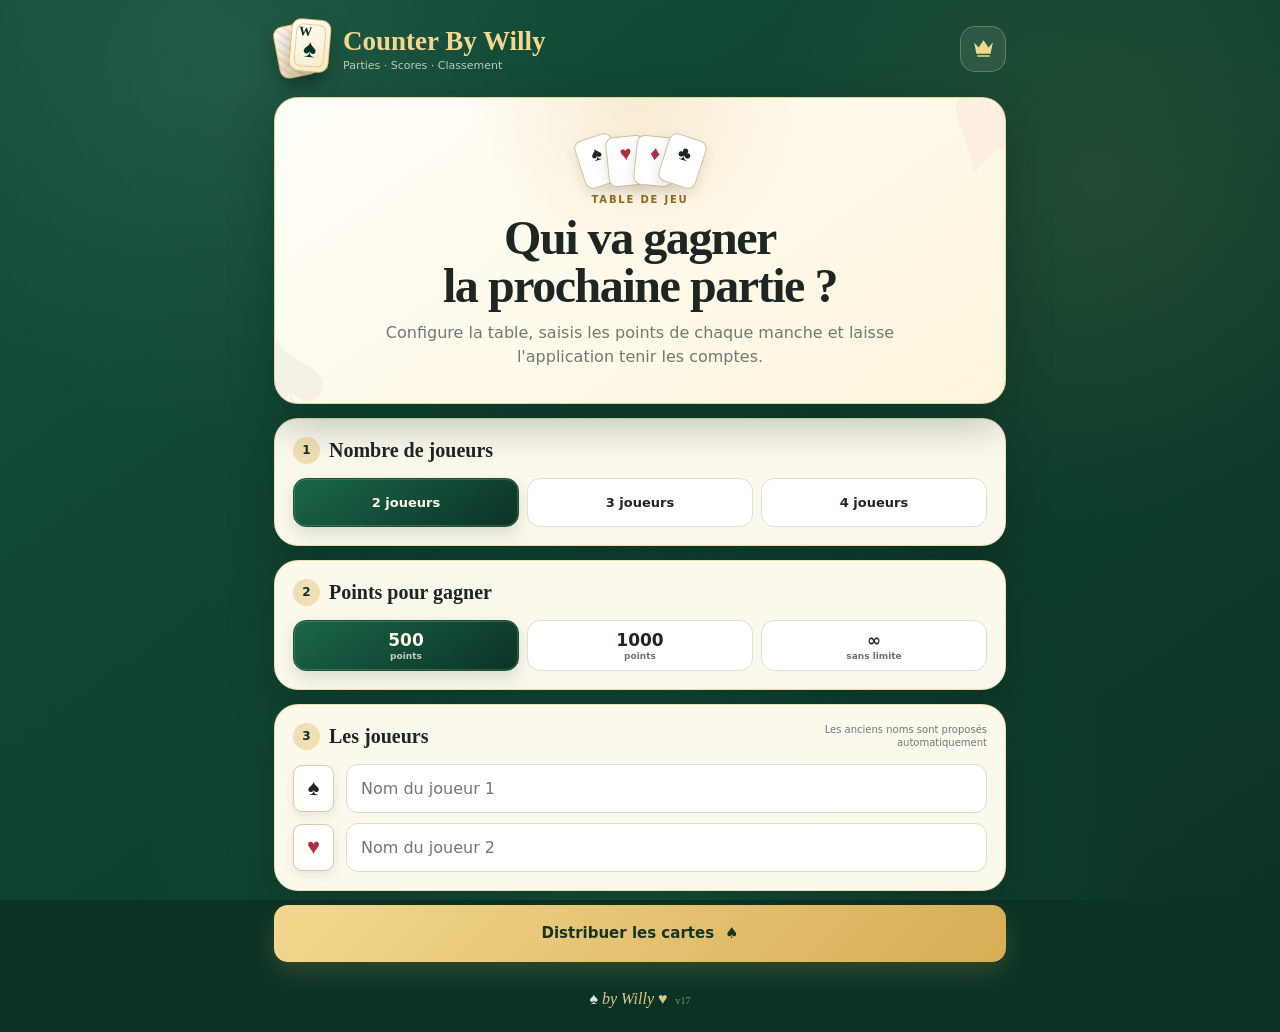
==== index.html @ 4e21ac2c "Fix scored round transition on installed app" ====
<!DOCTYPE html>
<html lang="fr">
<head>
  <meta charset="UTF-8" />
  <meta name="viewport" content="width=device-width, initial-scale=1, viewport-fit=cover" />
  <meta name="theme-color" content="#103b2b" />
  <meta name="apple-mobile-web-app-capable" content="yes" />
  <meta name="apple-mobile-web-app-status-bar-style" content="black-translucent" />
  <meta name="apple-mobile-web-app-title" content="Counter By Willy" />
  <meta name="description" content="Compteur de points pour jeux de cartes, de 2 à 4 joueurs." />
  <title>Counter By Willy</title>
  <script>
    (() => {
      const build = "17";
      window.__COUNTER_BUILD__ = build;
      try {
        const previousBuild = localStorage.getItem("willy-card-build");
        localStorage.setItem("willy-card-build", build);
        if (previousBuild !== build && "caches" in window) {
          caches.keys().then(keys => Promise.all(
            keys.filter(key => key.startsWith("willy-card-counter-")).map(key => caches.delete(key))
          ));
        }
      } catch {}
    })();
  </script>
  <link rel="manifest" href="manifest.json?v=17" />
  <link rel="apple-touch-icon" sizes="180x180" href="icons/apple-touch-icon.png" />
  <link rel="stylesheet" href="style.css?v=17" />
</head>
<body>
  <div class="felt-bg" aria-hidden="true"></div>

  <main class="app-shell">
    <header class="topbar">
      <button id="brandHomeBtn" class="brand" type="button" aria-label="Retour à l'accueil">
        <span class="brand-mark" aria-hidden="true">
          <span class="brand-card brand-card-back"><span>♥</span></span>
          <span class="brand-card brand-card-front">
            <span class="brand-rank">W</span>
            <span class="brand-suit">♠</span>
          </span>
        </span>
        <span class="brand-copy">
          <strong>Counter By Willy</strong>
          <small>Parties · Scores · Classement</small>
        </span>
      </button>
      <button id="statsBtn" class="icon-btn" type="button" aria-label="Voir les statistiques">
        <svg viewBox="0 0 24 24" aria-hidden="true">
          <path d="M3 6.2 7.3 11 12 4l4.7 7L21 6.2 18.8 17H5.2L3 6.2Zm3.1 12.3h11.8V20H6.1v-1.5Z" />
        </svg>
      </button>
    </header>

    <section id="setupScreen" class="screen active">
      <div class="hero-card">
        <div class="mini-deck" aria-hidden="true">
          <span class="mini-card c1">♠</span>
          <span class="mini-card c2 red">♥</span>
          <span class="mini-card c3 red">♦</span>
          <span class="mini-card c4">♣</span>
        </div>
        <p class="eyebrow">TABLE DE JEU</p>
        <h1>Qui va gagner<br />la prochaine partie ?</h1>
        <p>Configure la table, saisis les points de chaque manche et laisse l'application tenir les comptes.</p>
      </div>

      <button id="resumeGameBtn" class="resume-card hidden" type="button">
        <span class="resume-icon">↻</span>
        <span>
          <strong>Reprendre la partie</strong>
          <small id="resumeGameText">Une partie est en cours</small>
        </span>
        <span class="resume-arrow">→</span>
      </button>

      <div class="panel setup-panel">
        <div class="panel-title-row">
          <div>
            <span class="step-pill">1</span>
            <h2>Nombre de joueurs</h2>
          </div>
        </div>
        <div class="segmented" id="playerCountSelector">
          <button class="segment active" data-count="2" type="button">2 joueurs</button>
          <button class="segment" data-count="3" type="button">3 joueurs</button>
          <button class="segment" data-count="4" type="button">4 joueurs</button>
        </div>
      </div>

      <div class="panel setup-panel">
        <div class="panel-title-row">
          <div>
            <span class="step-pill">2</span>
            <h2>Points pour gagner</h2>
          </div>
        </div>
        <div class="segmented target-segmented" id="targetSelector">
          <button class="segment active" data-target="500" type="button"><strong>500</strong><small>points</small></button>
          <button class="segment" data-target="1000" type="button"><strong>1000</strong><small>points</small></button>
          <button class="segment" data-target="0" type="button"><strong>∞</strong><small>sans limite</small></button>
        </div>
      </div>

      <div class="panel setup-panel">
        <div class="panel-title-row">
          <div>
            <span class="step-pill">3</span>
            <h2>Les joueurs</h2>
          </div>
          <small class="panel-hint">Les anciens noms sont proposés automatiquement</small>
        </div>
        <div id="playerInputs" class="player-inputs"></div>
        <datalist id="knownPlayers"></datalist>
      </div>

      <button id="startGameBtn" class="primary-btn big-btn" type="button">
        <span>Distribuer les cartes</span>
        <span aria-hidden="true">♠</span>
      </button>
    </section>

    <section id="gameScreen" class="screen">
      <div class="game-toolbar">
        <button id="backHomeBtn" class="ghost-btn" type="button">← Accueil</button>
        <div class="toolbar-badges">
          <span id="roundBadge" class="round-badge">Manche 1</span>
          <span id="targetBadge" class="target-badge">Objectif 500</span>
        </div>
      </div>

      <div id="dealerBanner" class="dealer-banner" aria-live="polite"></div>
      <div id="leaderBanner" class="leader-banner"></div>
      <div id="scoreBoard" class="score-board"></div>

      <section class="round-panel">
        <div class="round-panel-head">
          <div>
            <p class="eyebrow">NOUVELLE MANCHE</p>
            <h2 id="roundTitle">Manche 1</h2>
          </div>
          <div class="round-panel-tools">
            <div id="roundDealerBadge" class="round-dealer-badge" aria-live="polite">♠ Distribution : à choisir</div>
            <button id="historyBtn" class="small-outline-btn" type="button">Historique</button>
          </div>
        </div>
        <p class="round-help">Le total actuel se met à jour pendant la saisie. Après validation, tous les champs reviennent à 0 et une case vide compte pour +0.</p>
        <div id="roundInputs" class="round-inputs"></div>
        <button id="validateRoundBtn" class="primary-btn big-btn" type="button">
          <span>Valider la manche</span>
          <span aria-hidden="true">✓</span>
        </button>
      </section>

      <div class="game-actions">
        <button id="undoBtn" class="secondary-btn" type="button">↶ Annuler la dernière manche</button>
        <button id="finishGameBtn" class="danger-outline-on-dark" type="button">Terminer la partie et voir le classement</button>
      </div>
    </section>

    <footer class="signature">
      <span>♠</span> by Willy <span>♥</span> <small>v17</small>
    </footer>
  </main>

  <dialog id="statsDialog" class="modal">
    <div class="modal-card">
      <div class="modal-header">
        <div>
          <p class="eyebrow dark">PALMARÈS</p>
          <h2>Statistiques</h2>
          <p>Enregistrées uniquement sur cet appareil</p>
        </div>
        <button class="modal-close" data-close="statsDialog" type="button" aria-label="Fermer">✕</button>
      </div>
      <div id="statsSummary" class="stats-summary"></div>
      <div id="statsContent"></div>
      <div id="recentGames"></div>
      <button id="resetStatsBtn" class="danger-outline-btn" type="button">Réinitialiser les statistiques</button>
    </div>
  </dialog>

  <dialog id="historyDialog" class="modal">
    <div class="modal-card">
      <div class="modal-header">
        <div>
          <p class="eyebrow dark">FEUILLE DE SCORE</p>
          <h2>Historique des manches</h2>
        </div>
        <button class="modal-close" data-close="historyDialog" type="button" aria-label="Fermer">✕</button>
      </div>
      <div id="historyContent"></div>
    </div>
  </dialog>

  <section id="winnerDialog" class="winner-overlay hidden" role="dialog" aria-modal="true" aria-hidden="true" aria-labelledby="winnerTitle">
    <div id="confettiLayer" class="confetti-layer" aria-hidden="true"></div>
    <div class="modal-card winner-card">
      <div class="winner-crown" aria-hidden="true">♛</div>
      <p class="eyebrow dark">PARTIE TERMINÉE</p>
      <h2 id="winnerTitle">Victoire !</h2>
      <p id="winnerText"></p>
      <div id="winnerPodium" class="winner-podium"></div>
      <div class="modal-actions">
        <button id="newGameBtn" class="primary-btn" type="button">Nouvelle partie</button>
        <button id="keepPlayingBtn" class="secondary-light-btn" type="button">Voir la feuille de score</button>
      </div>
    </div>
  </section>

  <section id="dealerDialog" class="dealer-overlay hidden" role="dialog" aria-modal="true" aria-hidden="true" aria-labelledby="dealerQuestion" hidden>
    <div class="modal-card dealer-card">
      <div class="dealer-symbol" aria-hidden="true">♠</div>
      <p class="eyebrow dark">ORDRE DE DISTRIBUTION</p>
      <h2 id="dealerQuestion">Qui distribue cette manche ?</h2>
      <p id="dealerHint"></p>
      <div id="dealerOptions" class="dealer-options"></div>
    </div>
  </section>

  <dialog id="confirmDialog" class="modal">
    <div class="modal-card">
      <p class="eyebrow dark">CONFIRMATION</p>
      <h2>Terminer la partie ?</h2>
      <p>La partie sera arrêtée et le classement final de tous les joueurs sera affiché.</p>
      <div class="modal-actions two-cols">
        <button id="cancelFinishBtn" class="secondary-light-btn" type="button">Annuler</button>
        <button id="confirmFinishBtn" class="primary-btn" type="button">Terminer</button>
      </div>
    </div>
  </dialog>

  <script src="app.js?v=17"></script>
</body>
</html>
---- style.css ----
:root {
  --felt: #0b3325;
  --felt-2: #13513a;
  --felt-3: #1a6748;
  --gold: #d7ad55;
  --gold-light: #f2d88f;
  --cream: #fff9eb;
  --paper: #fffdf7;
  --ink: #1d2622;
  --muted: #707a75;
  --red: #af3140;
  --line: #e6ddca;
  --panel: rgba(255, 251, 240, 0.985);
  --shadow: 0 18px 46px rgba(2, 20, 13, 0.28);
  --soft-shadow: 0 9px 26px rgba(2, 20, 13, 0.18);
}

* { box-sizing: border-box; }
html { min-height: 100%; background: var(--felt); }
body {
  margin: 0;
  min-height: 100vh;
  color: var(--cream);
  font-family: Inter, ui-sans-serif, system-ui, -apple-system, BlinkMacSystemFont, "Segoe UI", sans-serif;
  overflow-x: hidden;
  -webkit-tap-highlight-color: transparent;
}
button, input { font: inherit; }
button { -webkit-user-select: none; user-select: none; }
body.modal-open { overflow: hidden; }

.felt-bg {
  position: fixed;
  inset: 0;
  z-index: -2;
  background:
    radial-gradient(circle at 17% 8%, rgba(255,255,255,.07), transparent 27%),
    radial-gradient(circle at 86% 20%, rgba(215,173,85,.09), transparent 27%),
    radial-gradient(circle at 50% 100%, rgba(26,103,72,.55), transparent 45%),
    linear-gradient(145deg, var(--felt-2), var(--felt));
}
.felt-bg::after {
  content: "";
  position: absolute;
  inset: 0;
  opacity: .18;
  background-image:
    repeating-linear-gradient(40deg, transparent 0 4px, rgba(255,255,255,.025) 4px 5px),
    repeating-linear-gradient(-40deg, transparent 0 8px, rgba(0,0,0,.025) 8px 9px);
}

.app-shell {
  width: min(100%, 780px);
  min-height: 100vh;
  margin: 0 auto;
  padding: calc(18px + env(safe-area-inset-top)) 15px calc(20px + env(safe-area-inset-bottom));
}

.topbar {
  display: flex;
  align-items: center;
  justify-content: space-between;
  gap: 14px;
  margin-bottom: 18px;
}
.brand {
  display: flex;
  align-items: center;
  min-width: 0;
  gap: 12px;
  padding: 0;
  border: 0;
  color: inherit;
  background: none;
  text-align: left;
  cursor: pointer;
}
.brand-mark {
  position: relative;
  flex: 0 0 auto;
  width: 57px;
  height: 61px;
}
.brand-card {
  position: absolute;
  width: 40px;
  height: 53px;
  overflow: hidden;
  border: 1px solid rgba(215,173,85,.8);
  border-radius: 10px;
  background: linear-gradient(145deg, #fffef9, #f7e9c5);
  box-shadow: 0 8px 18px rgba(2,20,13,.27);
}
.brand-card-back {
  left: 2px;
  top: 6px;
  display: grid;
  place-items: center;
  color: var(--red);
  background:
    repeating-linear-gradient(45deg, rgba(175,49,64,.09) 0 3px, transparent 3px 7px),
    linear-gradient(145deg, #fffdf8, #f1dfb3);
  font-family: Georgia, serif;
  font-size: 24px;
  transform: rotate(-11deg);
}
.brand-card-front {
  right: 1px;
  top: 1px;
  color: #10251c;
  transform: rotate(5deg);
}
.brand-card-front::after {
  content: "";
  position: absolute;
  inset: 4px;
  border: 1px solid rgba(215,173,85,.55);
  border-radius: 7px;
}
.brand-rank {
  position: absolute;
  z-index: 1;
  left: 7px;
  top: 4px;
  font-family: Georgia, serif;
  font-size: 13px;
  font-weight: 900;
}
.brand-suit {
  position: absolute;
  z-index: 1;
  inset: 0;
  display: grid;
  place-items: center;
  padding-top: 6px;
  color: var(--felt);
  font-family: Georgia, serif;
  font-size: 25px;
  text-shadow: 0 1px 0 white;
}
.brand-copy { display: grid; min-width: 0; }
.brand-copy strong {
  color: var(--gold-light);
  font-family: Georgia, "Times New Roman", serif;
  font-size: clamp(19px, 4.8vw, 27px);
  white-space: nowrap;
}
.brand-copy small { margin-top: 2px; font-size: 11px; opacity: .72; }

.icon-btn,
.ghost-btn,
.small-outline-btn,
.modal-close {
  cursor: pointer;
}
.icon-btn {
  flex: 0 0 auto;
  width: 46px;
  height: 46px;
  display: grid;
  place-items: center;
  border: 1px solid rgba(242,216,143,.3);
  border-radius: 15px;
  color: var(--gold-light);
  background: rgba(255,255,255,.09);
  font-size: 22px;
  backdrop-filter: blur(8px);
}
.icon-btn svg { width: 25px; height: 25px; display: block; fill: currentColor; }

.screen { display: none; }
.screen.active { display: block; animation: rise .24s ease both; }

.hero-card,
.panel,
.round-panel,
.player-score-card {
  border-radius: 24px;
  box-shadow: var(--shadow);
}
.hero-card {
  position: relative;
  overflow: hidden;
  min-height: 245px;
  padding: 33px 22px 28px;
  color: var(--ink);
  text-align: center;
  background:
    radial-gradient(circle at 50% 0%, rgba(215,173,85,.2), transparent 35%),
    linear-gradient(145deg, #fffef9, #fff5dc);
  border: 1px solid rgba(215,173,85,.5);
}
.hero-card::before,
.hero-card::after {
  position: absolute;
  font-family: Georgia, serif;
  font-size: 145px;
  font-weight: 700;
  opacity: .045;
}
.hero-card::before { content: "♠"; left: -28px; bottom: -56px; transform: rotate(-14deg); }
.hero-card::after { content: "♥"; right: -25px; top: -55px; color: var(--red); transform: rotate(16deg); }
.hero-card h1 {
  margin: 9px 0 10px;
  font-family: Georgia, "Times New Roman", serif;
  font-size: clamp(31px, 8.4vw, 48px);
  line-height: 1.01;
  letter-spacing: -.03em;
}
.hero-card > p:last-child { max-width: 510px; margin: 0 auto; color: var(--muted); line-height: 1.5; }
.eyebrow {
  margin: 0;
  color: #8f6a25;
  font-size: 10px;
  font-weight: 900;
  letter-spacing: .18em;
}
.eyebrow.dark { color: #8a6828; }

.mini-deck { height: 54px; margin-bottom: 4px; position: relative; display: flex; justify-content: center; }
.mini-card {
  position: absolute;
  width: 39px;
  height: 50px;
  padding: 5px;
  border: 1px solid #cfbf9e;
  border-radius: 8px;
  background: white;
  font-family: Georgia, serif;
  font-size: 20px;
  box-shadow: 0 6px 13px rgba(36,30,19,.13);
}
.mini-card.red { color: var(--red); }
.mini-card.c1 { transform: translateX(-42px) rotate(-18deg); }
.mini-card.c2 { transform: translateX(-14px) rotate(-6deg); }
.mini-card.c3 { transform: translateX(14px) rotate(6deg); }
.mini-card.c4 { transform: translateX(42px) rotate(18deg); }

.resume-card {
  width: 100%;
  display: grid;
  grid-template-columns: auto 1fr auto;
  align-items: center;
  gap: 12px;
  margin-top: 14px;
  padding: 15px 16px;
  border: 1px solid rgba(242,216,143,.32);
  border-radius: 19px;
  color: var(--cream);
  background: rgba(255,255,255,.09);
  box-shadow: var(--soft-shadow);
  text-align: left;
  cursor: pointer;
}
.resume-icon {
  width: 41px;
  height: 41px;
  display: grid;
  place-items: center;
  border-radius: 12px;
  color: var(--felt);
  background: var(--gold-light);
  font-size: 20px;
  font-weight: 900;
}
.resume-card strong, .resume-card small { display: block; }
.resume-card small { margin-top: 3px; opacity: .68; }
.resume-arrow { font-size: 22px; color: var(--gold-light); }

.panel,
.round-panel {
  margin: 14px 0;
  padding: 18px;
  color: var(--ink);
  background: var(--panel);
  border: 1px solid rgba(215,173,85,.34);
}
.panel-title-row,
.round-panel-head {
  display: flex;
  align-items: flex-start;
  justify-content: space-between;
  gap: 12px;
  margin-bottom: 14px;
}
.panel-title-row > div { display: flex; align-items: center; gap: 9px; }
.panel h2,
.round-panel h2 { margin: 0; font-family: Georgia, "Times New Roman", serif; font-size: 20px; }
.panel-hint { max-width: 180px; color: var(--muted); font-size: 10px; text-align: right; line-height: 1.3; }
.step-pill {
  width: 27px;
  height: 27px;
  display: grid;
  place-items: center;
  border-radius: 50%;
  color: var(--felt);
  background: #f0dfb3;
  font-size: 12px;
  font-weight: 900;
}

.segmented { display: grid; grid-template-columns: repeat(3, 1fr); gap: 8px; }
.segment {
  min-height: 49px;
  padding: 9px 6px;
  border: 1px solid #dedfd8;
  border-radius: 13px;
  color: var(--ink);
  background: #fff;
  font-size: 13px;
  font-weight: 800;
  cursor: pointer;
  transition: .15s ease;
}
.segment strong, .segment small { display: block; }
.segment strong { font-size: 17px; }
.segment small { margin-top: 1px; font-size: 9px; opacity: .65; }
.segment.active {
  color: var(--cream);
  border-color: var(--felt-2);
  background: linear-gradient(145deg, var(--felt-3), var(--felt));
  box-shadow: inset 0 0 0 1px rgba(242,216,143,.2), 0 6px 15px rgba(11,51,37,.14);
}
.segment.active small { opacity: .75; }

.player-inputs { display: grid; gap: 10px; }
.player-name-row {
  display: grid;
  grid-template-columns: 43px 1fr;
  gap: 10px;
  align-items: center;
}
.player-suit {
  width: 41px;
  height: 47px;
  display: grid;
  place-items: center;
  border: 1px solid #d8c9aa;
  border-radius: 9px;
  background: white;
  color: #202522;
  font-family: Georgia, serif;
  font-size: 22px;
  box-shadow: 0 4px 10px rgba(25,30,27,.08);
}
.player-suit.red { color: var(--red); }
.player-input,
.round-score-input {
  width: 100%;
  border: 1px solid #d7dcd8;
  outline: none;
  color: var(--ink);
  background: white;
}
.player-input {
  min-height: 49px;
  padding: 12px 14px;
  border-radius: 12px;
}
.player-input:focus,
.round-score-input:focus { border-color: var(--gold); box-shadow: 0 0 0 3px rgba(215,173,85,.17); }

.primary-btn,
.secondary-btn,
.secondary-light-btn,
.danger-outline-btn,
.danger-outline-on-dark {
  width: 100%;
  min-height: 50px;
  border-radius: 14px;
  font-weight: 850;
  cursor: pointer;
  transition: transform .12s ease, filter .12s ease;
}
.primary-btn:active,
.secondary-btn:active,
.secondary-light-btn:active,
.danger-outline-on-dark:active { transform: scale(.986); }
.primary-btn {
  display: flex;
  align-items: center;
  justify-content: center;
  gap: 11px;
  border: 0;
  color: #173324;
  background: linear-gradient(135deg, var(--gold-light), var(--gold));
  box-shadow: 0 10px 23px rgba(215,173,85,.18);
}
.big-btn { min-height: 57px; font-size: 15px; }
.secondary-btn {
  border: 1px solid rgba(255,255,255,.2);
  color: var(--cream);
  background: rgba(255,255,255,.09);
}
.secondary-light-btn {
  border: 1px solid #ded5c4;
  color: var(--ink);
  background: #f4eee2;
}
.danger-outline-on-dark {
  border: 1px solid rgba(255,166,174,.34);
  color: #ffd6da;
  background: rgba(126,27,39,.12);
  touch-action: manipulation;
  -webkit-touch-callout: none;
}
.danger-outline-btn {
  margin-top: 17px;
  border: 1px solid #d8a7ad;
  color: #982c38;
  background: transparent;
}

.game-toolbar {
  display: flex;
  align-items: center;
  justify-content: space-between;
  gap: 10px;
  margin-bottom: 12px;
}
.ghost-btn {
  flex: 0 0 auto;
  padding: 10px 12px;
  border: 1px solid rgba(255,255,255,.2);
  border-radius: 12px;
  color: var(--cream);
  background: rgba(255,255,255,.08);
}
.toolbar-badges { display: flex; flex-wrap: wrap; justify-content: flex-end; gap: 6px; }
.round-badge,
.target-badge {
  padding: 9px 10px;
  border-radius: 999px;
  font-size: 11px;
  font-weight: 850;
}
.round-badge { color: var(--cream); background: rgba(255,255,255,.08); border: 1px solid rgba(255,255,255,.15); }
.target-badge { color: var(--gold-light); background: rgba(215,173,85,.08); border: 1px solid rgba(215,173,85,.29); }

.leader-banner {
  margin-bottom: 12px;
  padding: 11px 14px;
  border: 1px solid rgba(242,216,143,.25);
  border-radius: 14px;
  color: #f9e9bd;
  background: rgba(255,255,255,.065);
  font-size: 12px;
  text-align: center;
}

.score-board { display: grid; grid-template-columns: repeat(2, minmax(0, 1fr)); gap: 10px; }
.player-score-card {
  display: block;
  position: relative;
  overflow: hidden;
  min-height: 135px;
  padding: 15px;
  color: var(--ink);
  background: linear-gradient(145deg, #fffefa, #fbf5e8);
  border: 1px solid rgba(215,173,85,.34);
}
.player-score-card::after {
  content: attr(data-suit);
  position: absolute;
  right: -7px;
  bottom: -22px;
  font-family: Georgia, serif;
  font-size: 86px;
  opacity: .045;
}
.player-score-card.red-card::after { color: var(--red); }
.score-name { display: flex; align-items: center; gap: 7px; min-width: 0; }
.score-name .suit { font-family: Georgia, serif; font-size: 20px; }
.score-name .suit.red { color: var(--red); }
.score-name strong { overflow: hidden; text-overflow: ellipsis; white-space: nowrap; font-size: 14px; }
.score-total {
  margin-top: 7px;
  font-family: Georgia, "Times New Roman", serif;
  font-size: clamp(31px, 8vw, 45px);
  line-height: 1;
  font-weight: 700;
  color: var(--felt);
}
.score-meta { margin-top: 6px; color: var(--muted); font-size: 10px; }
.progress-wrap { height: 6px; margin-top: 11px; overflow: hidden; border-radius: 999px; background: #e7e8e2; }
.progress-bar { height: 100%; border-radius: inherit; background: linear-gradient(90deg, var(--felt-3), var(--gold)); transition: width .3s ease; }

.round-panel { margin-top: 13px; }
.round-panel-head { align-items: center; margin-bottom: 7px; }
.round-panel-tools { display: grid; justify-items: end; gap: 7px; }
.round-dealer-badge {
  max-width: 250px;
  padding: 7px 10px;
  border: 1px solid #d8c489;
  border-radius: 999px;
  color: #173324;
  background: #f8e9bd;
  font-size: 11px;
  font-weight: 800;
  text-align: right;
}
.round-dealer-badge strong { color: #7e1b27; }
.round-panel .eyebrow { margin-bottom: 3px; }
.round-panel h2 { font-size: 24px; }
.round-help { margin: 0 0 13px; color: var(--muted); font-size: 11px; line-height: 1.4; }
.small-outline-btn {
  padding: 8px 10px;
  border: 1px solid #d5c8ad;
  border-radius: 10px;
  color: #67512a;
  background: #fffaf0;
  font-size: 11px;
  font-weight: 800;
}
.round-inputs { display: grid; gap: 9px; margin-bottom: 14px; }
.round-input-row {
  display: grid;
  grid-template-columns: minmax(92px, 1fr) minmax(112px, 145px);
  gap: 12px;
  align-items: center;
}
.round-player-name { display: flex; align-items: center; min-width: 0; gap: 7px; font-size: 13px; font-weight: 800; }
.round-player-label { min-width: 0; overflow: hidden; text-overflow: ellipsis; white-space: nowrap; }
.player-total-badge {
  flex: 0 0 auto;
  padding: 5px 8px;
  border: 1px solid #d8c489;
  border-radius: 999px;
  color: #fff9eb;
  background: var(--felt-2);
  box-shadow: 0 2px 7px rgba(11,51,37,.15);
  font-size: 11px;
  font-weight: 900;
  white-space: nowrap;
}
.score-field {
  position: relative;
}
.round-score-input {
  width: 100%;
  height: 48px;
  padding: 9px 37px 9px 10px;
  border-radius: 12px;
  font-size: 19px;
  text-align: right;
  font-weight: 800;
}
.score-unit {
  position: absolute;
  right: 11px;
  top: 50%;
  color: var(--muted);
  font-size: 11px;
  font-weight: 800;
  pointer-events: none;
  transform: translateY(-50%);
}

.dealer-banner {
  display: flex;
  align-items: center;
  justify-content: center;
  min-height: 46px;
  margin-bottom: 9px;
  padding: 10px 14px;
  border: 1px solid rgba(242,216,143,.32);
  border-radius: 15px;
  color: var(--gold-light);
  background: linear-gradient(135deg, rgba(255,255,255,.1), rgba(215,173,85,.08));
  box-shadow: inset 0 1px 0 rgba(255,255,255,.07);
  font-size: 13px;
  font-weight: 800;
  text-align: center;
}
.dealer-banner strong { margin-left: 5px; color: white; }

.game-actions { display: grid; gap: 9px; margin-top: 13px; }

.signature {
  padding: 28px 0 4px;
  text-align: center;
  color: var(--gold-light);
  font-family: Georgia, "Times New Roman", serif;
  font-style: italic;
  font-size: 16px;
  opacity: .9;
}
.signature span:first-child { color: var(--cream); }
.signature span:last-child { color: #f0909a; }
.signature small { margin-left: 4px; font-family: inherit; font-size: 10px; font-style: normal; opacity: .62; }

.hidden { display: none !important; }

.modal {
  width: min(92vw, 610px);
  max-height: 88vh;
  padding: 0;
  border: 0;
  border-radius: 24px;
  background: transparent;
}
.modal::backdrop { background: rgba(2,17,11,.78); backdrop-filter: blur(5px); }
.modal-card {
  max-height: 88vh;
  overflow: auto;
  padding: 21px;
  border: 1px solid rgba(215,173,85,.45);
  border-radius: 24px;
  color: var(--ink);
  background: var(--cream);
  box-shadow: var(--shadow);
}
.modal-header { display: flex; align-items: flex-start; justify-content: space-between; gap: 14px; }
.modal-header h2 { margin: 2px 0 0; font-family: Georgia, "Times New Roman", serif; font-size: 27px; }
.modal-header p:last-child { margin: 3px 0 0; color: var(--muted); font-size: 11px; }
.modal-close {
  flex: 0 0 auto;
  width: 37px;
  height: 37px;
  border: 1px solid #ded5c5;
  border-radius: 11px;
  color: var(--ink);
  background: #f1eadc;
}
.modal-actions { display: grid; gap: 9px; margin-top: 18px; }
.modal-actions.two-cols { grid-template-columns: 1fr 1fr; }

.stats-summary { display: grid; grid-template-columns: repeat(2, 1fr); gap: 9px; margin: 17px 0 10px; }
.stat-box { padding: 13px; border: 1px solid var(--line); border-radius: 14px; background: white; }
.stat-box strong { display: block; color: var(--felt); font-size: 24px; }
.stat-box span { color: var(--muted); font-size: 10px; }
.table-scroll { overflow-x: auto; }
.stats-table,
.history-table {
  width: 100%;
  margin-top: 13px;
  border-collapse: collapse;
  font-size: 12px;
}
.stats-table th,
.stats-table td,
.history-table th,
.history-table td { padding: 10px 7px; border-bottom: 1px solid var(--line); text-align: left; white-space: nowrap; }
.stats-table th,
.history-table th { color: var(--muted); font-size: 9px; letter-spacing: .05em; text-transform: uppercase; }
.stats-table th:not(:first-child), .stats-table td:not(:first-child),
.history-table th:not(:first-child), .history-table td:not(:first-child) { text-align: right; }
.rank-medal { display: inline-grid; width: 23px; height: 23px; margin-right: 5px; place-items: center; border-radius: 50%; background: #eee7d7; font-size: 10px; font-weight: 900; }
.recent-title { margin: 20px 0 6px; font-family: Georgia, serif; font-size: 18px; }
.recent-list { display: grid; gap: 7px; }
.recent-game { display: flex; justify-content: space-between; gap: 10px; padding: 10px 11px; border: 1px solid var(--line); border-radius: 12px; background: white; font-size: 11px; }
.recent-game span:last-child { color: var(--muted); }
.empty-state { padding: 27px 8px 15px; color: var(--muted); text-align: center; font-size: 13px; }

.winner-overlay,
.dealer-overlay {
  position: fixed;
  inset: 0;
  z-index: 100;
  display: grid;
  overflow: auto;
  place-items: center;
  padding: max(18px, env(safe-area-inset-top)) 15px max(18px, env(safe-area-inset-bottom));
  background: rgba(2,17,11,.82);
  backdrop-filter: blur(5px);
  overscroll-behavior: contain;
  touch-action: manipulation;
}
.winner-overlay .winner-card,
.dealer-overlay .dealer-card {
  width: min(100%, 610px);
  max-height: calc(100vh - 36px);
  overflow: auto;
}
.winner-card { position: relative; z-index: 2; text-align: center; }
.winner-crown { font-size: 54px; color: #b98428; line-height: 1; }
.winner-card h2 { margin: 5px 0 7px; font-family: Georgia, "Times New Roman", serif; font-size: 34px; }
.winner-card > p:not(.eyebrow) { margin: 0 auto; max-width: 430px; color: var(--muted); }
.winner-podium { display: grid; gap: 6px; margin-top: 17px; text-align: left; }
.podium-row { display: grid; grid-template-columns: 27px 1fr auto; gap: 8px; align-items: center; padding: 9px 11px; border: 1px solid var(--line); border-radius: 11px; background: white; font-size: 12px; }
.podium-row:first-child { border-color: #d9bd78; background: #fff8e4; }
.podium-place { font-weight: 900; color: #846521; }
.podium-score { font-weight: 900; color: var(--felt); }

.confetti-layer {
  position: fixed;
  inset: 0;
  z-index: 1;
  overflow: hidden;
  pointer-events: none;
}
.confetti-piece {
  position: absolute;
  top: -12vh;
  width: var(--size);
  height: calc(var(--size) * 1.65);
  border-radius: 2px;
  opacity: 0;
  animation: confetti-fall var(--duration) var(--delay) cubic-bezier(.18,.72,.28,1) forwards;
}

@keyframes confetti-fall {
  0% { opacity: 1; transform: translate3d(0, -5vh, 0) rotate(0deg); }
  100% { opacity: .92; transform: translate3d(var(--drift), 118vh, 0) rotate(var(--spin)); }
}

@media (prefers-reduced-motion: reduce) {
  .confetti-piece { animation: none; }
}

.dealer-card { text-align: center; }
.dealer-symbol {
  display: grid;
  width: 58px;
  height: 58px;
  margin: 0 auto 10px;
  place-items: center;
  border: 2px solid #d9bd78;
  border-radius: 17px;
  color: var(--felt);
  background: linear-gradient(145deg, #fff, #f2ddb0);
  box-shadow: 0 8px 18px rgba(23,38,31,.14);
  font-family: Georgia, serif;
  font-size: 31px;
  transform: rotate(-4deg);
}
.dealer-card h2 { margin: 4px 0 7px; font-family: Georgia, serif; font-size: 28px; }
.dealer-card > p:not(.eyebrow) { margin: 0 auto; max-width: 430px; color: var(--muted); font-size: 12px; line-height: 1.5; }
.dealer-options { display: grid; grid-template-columns: repeat(2, minmax(0, 1fr)); gap: 9px; margin-top: 18px; }
.dealer-option {
  display: flex;
  align-items: center;
  gap: 9px;
  min-height: 48px;
  padding: 10px 12px;
  border: 1px solid #d9cfbb;
  border-radius: 13px;
  color: var(--ink);
  background: white;
  font-weight: 800;
  cursor: pointer;
  touch-action: manipulation;
}
.dealer-option .suit { flex: 0 0 auto; font-family: Georgia, serif; font-size: 21px; }
.dealer-option .suit.red { color: var(--red); }
.dealer-option:disabled { opacity: .38; cursor: not-allowed; }

.toast {
  position: fixed;
  left: 50%;
  bottom: calc(24px + env(safe-area-inset-bottom));
  z-index: 50;
  max-width: calc(100vw - 30px);
  padding: 11px 15px;
  border: 1px solid rgba(242,216,143,.22);
  border-radius: 999px;
  color: white;
  background: #10251c;
  box-shadow: var(--shadow);
  opacity: 0;
  transform: translate(-50%, 16px);
  pointer-events: none;
  transition: .2s ease;
  text-align: center;
  font-size: 12px;
}
.toast.show { opacity: 1; transform: translate(-50%, 0); }

@keyframes rise { from { opacity: 0; transform: translateY(5px); } to { opacity: 1; transform: translateY(0); } }

@media (min-width: 680px) {
  .app-shell { padding-left: 24px; padding-right: 24px; }
  .hero-card { padding-top: 38px; padding-bottom: 34px; }
  .score-board[data-count="3"] { grid-template-columns: repeat(3, minmax(0, 1fr)); }
  .score-board[data-count="4"] { grid-template-columns: repeat(4, minmax(0, 1fr)); }
  .round-input-row { grid-template-columns: minmax(160px, 1fr) 160px; }
}

@media (max-width: 430px) {
  .brand-copy small { display: none; }
  .panel-hint { display: none; }
  .segmented { gap: 6px; }
  .segment { font-size: 12px; }
  .round-input-row { grid-template-columns: minmax(88px, 1fr) minmax(108px, 132px); }
  .round-panel-head { align-items: flex-start; }
  .round-panel-tools { max-width: 58%; }
  .round-dealer-badge { line-height: 1.25; }
  .dealer-options { grid-template-columns: 1fr; }
}
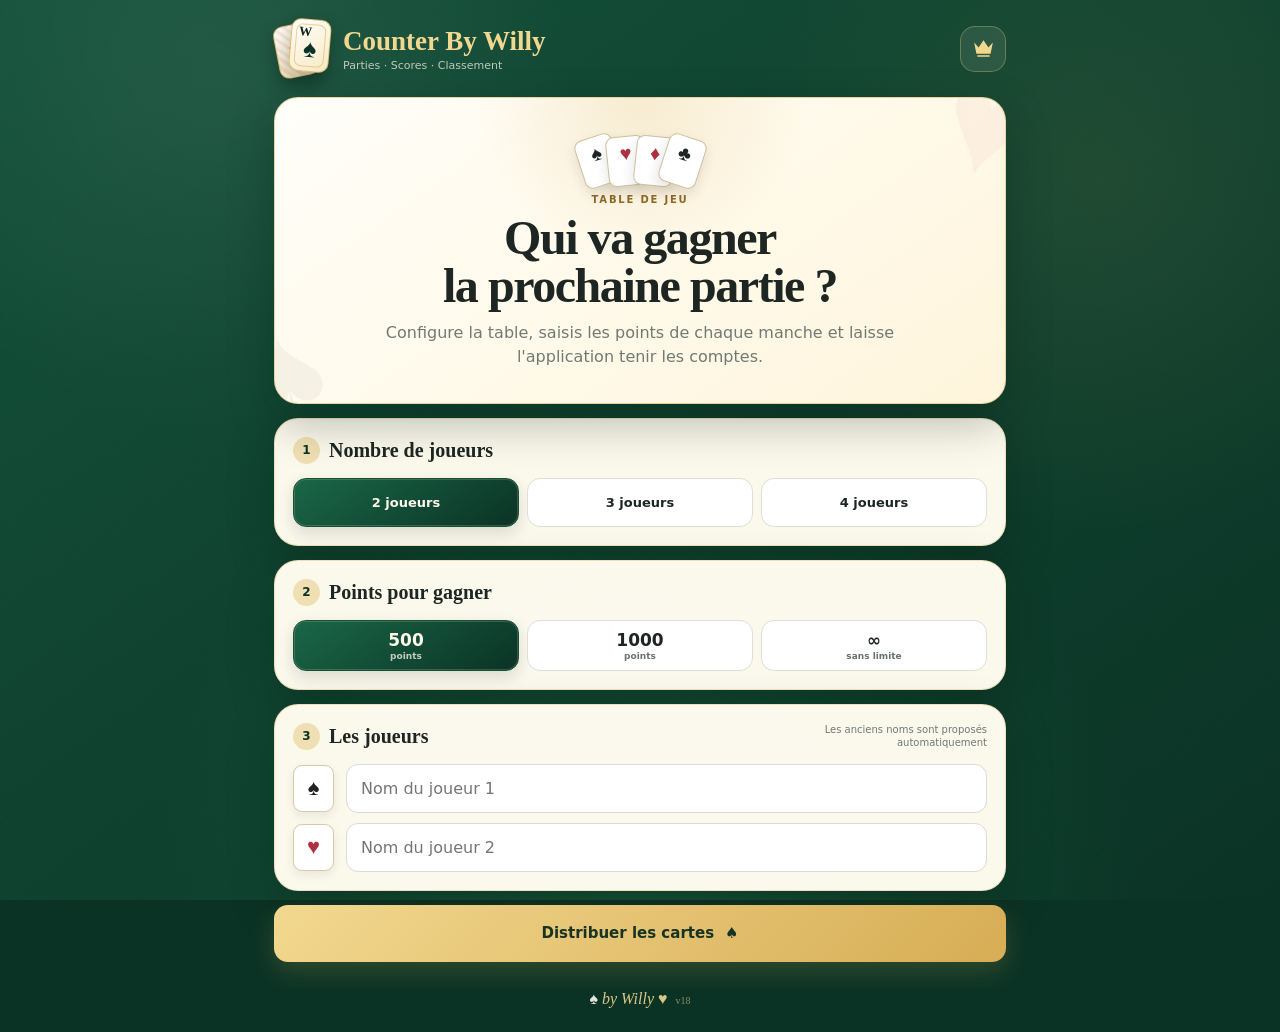
==== commit a659b2cf: "Inline dealer choice and harden target scoring" ====
--- a/index.html
+++ b/index.html
@@ -11,7 +11,7 @@
   <title>Counter By Willy</title>
   <script>
     (() => {
-      const build = "17";
+      const build = "18";
       window.__COUNTER_BUILD__ = build;
       try {
         const previousBuild = localStorage.getItem("willy-card-build");
@@ -24,9 +24,9 @@
       } catch {}
     })();
   </script>
-  <link rel="manifest" href="manifest.json?v=17" />
+  <link rel="manifest" href="manifest.json?v=18" />
   <link rel="apple-touch-icon" sizes="180x180" href="icons/apple-touch-icon.png" />
-  <link rel="stylesheet" href="style.css?v=17" />
+  <link rel="stylesheet" href="style.css?v=18" />
 </head>
 <body>
   <div class="felt-bg" aria-hidden="true"></div>
@@ -131,6 +131,15 @@
       </div>
 
       <div id="dealerBanner" class="dealer-banner" aria-live="polite"></div>
+      <section id="dealerDialog" class="dealer-prompt-panel hidden" role="group" aria-hidden="true" aria-labelledby="dealerQuestion" hidden>
+        <div class="dealer-symbol" aria-hidden="true">♠</div>
+        <div class="dealer-prompt-copy">
+          <p class="eyebrow dark">ORDRE DE DISTRIBUTION</p>
+          <h2 id="dealerQuestion">Qui distribue cette manche ?</h2>
+          <p id="dealerHint"></p>
+        </div>
+        <div id="dealerOptions" class="dealer-options"></div>
+      </section>
       <div id="leaderBanner" class="leader-banner"></div>
       <div id="scoreBoard" class="score-board"></div>
 
@@ -160,7 +169,7 @@
     </section>
 
     <footer class="signature">
-      <span>♠</span> by Willy <span>♥</span> <small>v17</small>
+      <span>♠</span> by Willy <span>♥</span> <small>v18</small>
     </footer>
   </main>
 
@@ -209,16 +218,6 @@
     </div>
   </section>
 
-  <section id="dealerDialog" class="dealer-overlay hidden" role="dialog" aria-modal="true" aria-hidden="true" aria-labelledby="dealerQuestion" hidden>
-    <div class="modal-card dealer-card">
-      <div class="dealer-symbol" aria-hidden="true">♠</div>
-      <p class="eyebrow dark">ORDRE DE DISTRIBUTION</p>
-      <h2 id="dealerQuestion">Qui distribue cette manche ?</h2>
-      <p id="dealerHint"></p>
-      <div id="dealerOptions" class="dealer-options"></div>
-    </div>
-  </section>
-
   <dialog id="confirmDialog" class="modal">
     <div class="modal-card">
       <p class="eyebrow dark">CONFIRMATION</p>
@@ -231,6 +230,6 @@
     </div>
   </dialog>
 
-  <script src="app.js?v=17"></script>
+  <script src="app.js?v=18"></script>
 </body>
 </html>
--- a/style.css
+++ b/style.css
@@ -652,8 +652,7 @@
 .recent-game span:last-child { color: var(--muted); }
 .empty-state { padding: 27px 8px 15px; color: var(--muted); text-align: center; font-size: 13px; }
 
-.winner-overlay,
-.dealer-overlay {
+.winner-overlay {
   position: fixed;
   inset: 0;
   z-index: 100;
@@ -663,11 +662,8 @@
   padding: max(18px, env(safe-area-inset-top)) 15px max(18px, env(safe-area-inset-bottom));
   background: rgba(2,17,11,.82);
   backdrop-filter: blur(5px);
-  overscroll-behavior: contain;
-  touch-action: manipulation;
-}
-.winner-overlay .winner-card,
-.dealer-overlay .dealer-card {
+}
+.winner-overlay .winner-card {
   width: min(100%, 610px);
   max-height: calc(100vh - 36px);
   overflow: auto;
@@ -708,12 +704,26 @@
   .confetti-piece { animation: none; }
 }
 
-.dealer-card { text-align: center; }
+.dealer-prompt-panel {
+  display: grid;
+  grid-template-columns: auto minmax(0, 1fr);
+  gap: 10px 13px;
+  margin-bottom: 11px;
+  padding: 16px;
+  border: 2px solid #d9bd78;
+  border-radius: 20px;
+  color: var(--ink);
+  background: linear-gradient(145deg, #fffdf7, #f5e5bd);
+  box-shadow: var(--soft-shadow);
+  overscroll-behavior: contain;
+  touch-action: manipulation;
+}
+.dealer-prompt-copy { min-width: 0; }
 .dealer-symbol {
   display: grid;
   width: 58px;
   height: 58px;
-  margin: 0 auto 10px;
+  margin: 0;
   place-items: center;
   border: 2px solid #d9bd78;
   border-radius: 17px;
@@ -724,9 +734,9 @@
   font-size: 31px;
   transform: rotate(-4deg);
 }
-.dealer-card h2 { margin: 4px 0 7px; font-family: Georgia, serif; font-size: 28px; }
-.dealer-card > p:not(.eyebrow) { margin: 0 auto; max-width: 430px; color: var(--muted); font-size: 12px; line-height: 1.5; }
-.dealer-options { display: grid; grid-template-columns: repeat(2, minmax(0, 1fr)); gap: 9px; margin-top: 18px; }
+.dealer-prompt-panel h2 { margin: 3px 0 5px; font-family: Georgia, serif; font-size: 23px; }
+.dealer-prompt-panel p:not(.eyebrow) { margin: 0; color: var(--muted); font-size: 12px; line-height: 1.45; }
+.dealer-options { grid-column: 1 / -1; display: grid; grid-template-columns: repeat(2, minmax(0, 1fr)); gap: 9px; }
 .dealer-option {
   display: flex;
   align-items: center;
@@ -786,4 +796,6 @@
   .round-panel-tools { max-width: 58%; }
   .round-dealer-badge { line-height: 1.25; }
   .dealer-options { grid-template-columns: 1fr; }
-}
+  .dealer-prompt-panel { grid-template-columns: 48px minmax(0, 1fr); padding: 13px; }
+  .dealer-symbol { width: 48px; height: 48px; font-size: 26px; }
+}
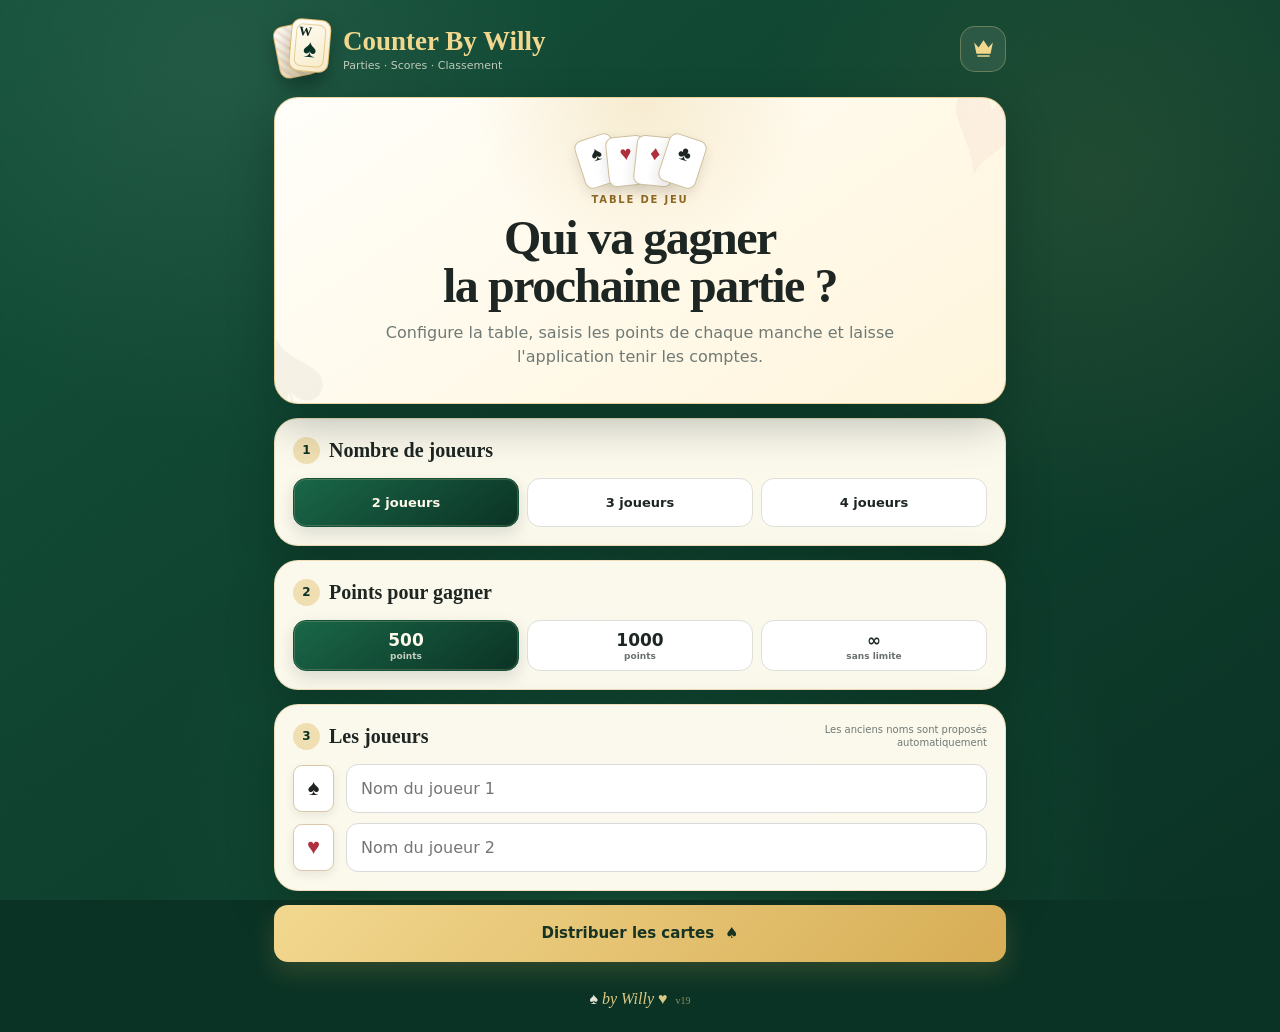
==== commit d9f95744: "Reset dealer prompt between games" ====
--- a/index.html
+++ b/index.html
@@ -11,7 +11,7 @@
   <title>Counter By Willy</title>
   <script>
     (() => {
-      const build = "18";
+      const build = "19";
       window.__COUNTER_BUILD__ = build;
       try {
         const previousBuild = localStorage.getItem("willy-card-build");
@@ -24,9 +24,9 @@
       } catch {}
     })();
   </script>
-  <link rel="manifest" href="manifest.json?v=18" />
+  <link rel="manifest" href="manifest.json?v=19" />
   <link rel="apple-touch-icon" sizes="180x180" href="icons/apple-touch-icon.png" />
-  <link rel="stylesheet" href="style.css?v=18" />
+  <link rel="stylesheet" href="style.css?v=19" />
 </head>
 <body>
   <div class="felt-bg" aria-hidden="true"></div>
@@ -169,7 +169,7 @@
     </section>
 
     <footer class="signature">
-      <span>♠</span> by Willy <span>♥</span> <small>v18</small>
+      <span>♠</span> by Willy <span>♥</span> <small>v19</small>
     </footer>
   </main>
 
@@ -230,6 +230,6 @@
     </div>
   </dialog>
 
-  <script src="app.js?v=18"></script>
+  <script src="app.js?v=19"></script>
 </body>
 </html>
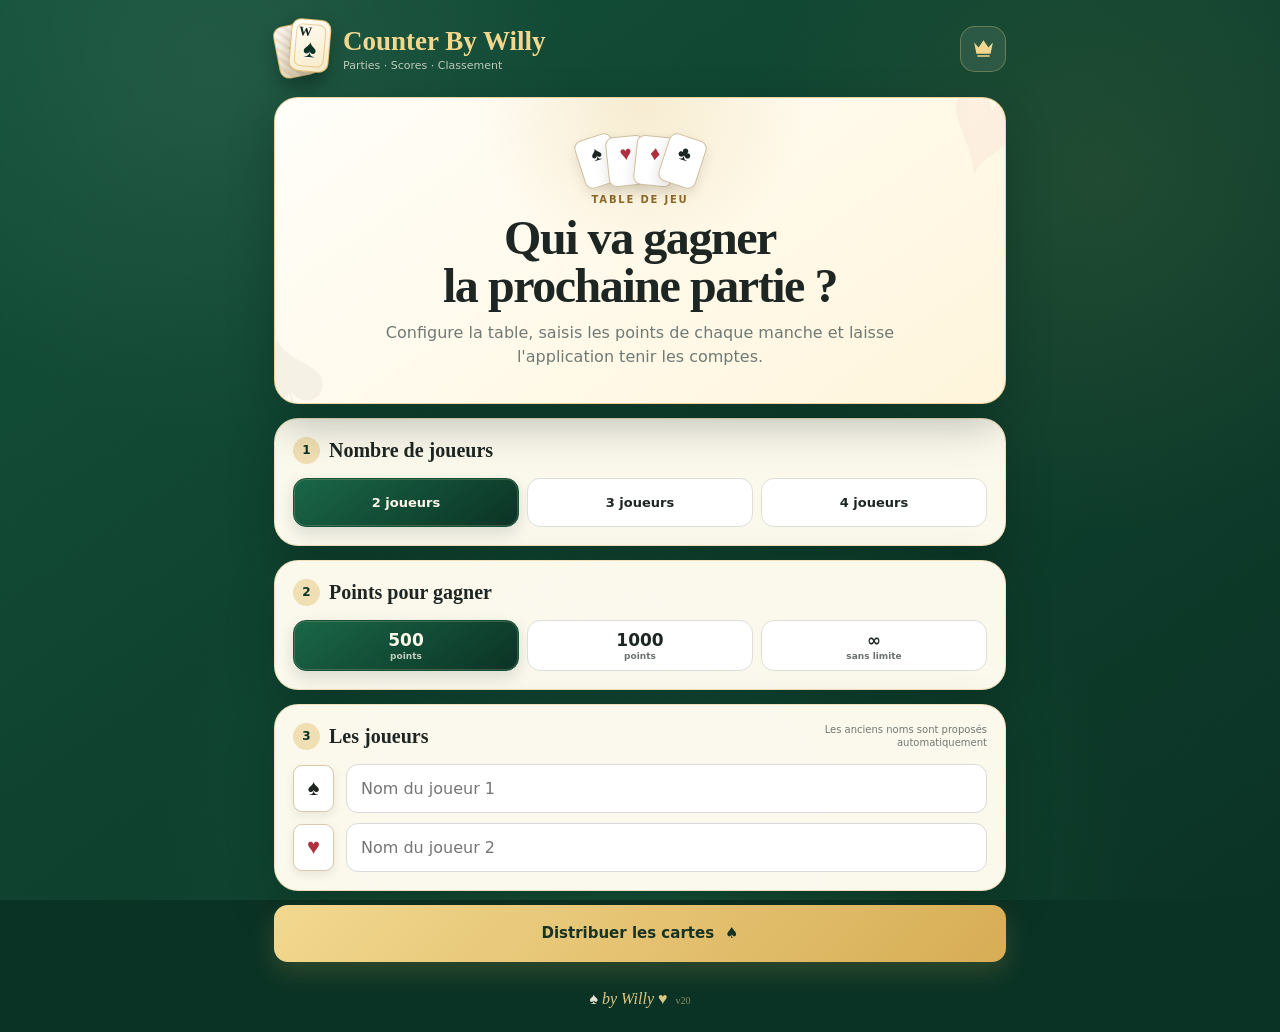
==== commit 8bba5f19: "Use native mobile clicks and non-blocking storage" ====
--- a/index.html
+++ b/index.html
@@ -11,7 +11,7 @@
   <title>Counter By Willy</title>
   <script>
     (() => {
-      const build = "19";
+      const build = "20";
       window.__COUNTER_BUILD__ = build;
       try {
         const previousBuild = localStorage.getItem("willy-card-build");
@@ -24,9 +24,9 @@
       } catch {}
     })();
   </script>
-  <link rel="manifest" href="manifest.json?v=19" />
+  <link rel="manifest" href="manifest.json?v=20" />
   <link rel="apple-touch-icon" sizes="180x180" href="icons/apple-touch-icon.png" />
-  <link rel="stylesheet" href="style.css?v=19" />
+  <link rel="stylesheet" href="style.css?v=20" />
 </head>
 <body>
   <div class="felt-bg" aria-hidden="true"></div>
@@ -169,7 +169,7 @@
     </section>
 
     <footer class="signature">
-      <span>♠</span> by Willy <span>♥</span> <small>v19</small>
+      <span>♠</span> by Willy <span>♥</span> <small>v20</small>
     </footer>
   </main>
 
@@ -230,6 +230,6 @@
     </div>
   </dialog>
 
-  <script src="app.js?v=19"></script>
+  <script src="app.js?v=20"></script>
 </body>
 </html>
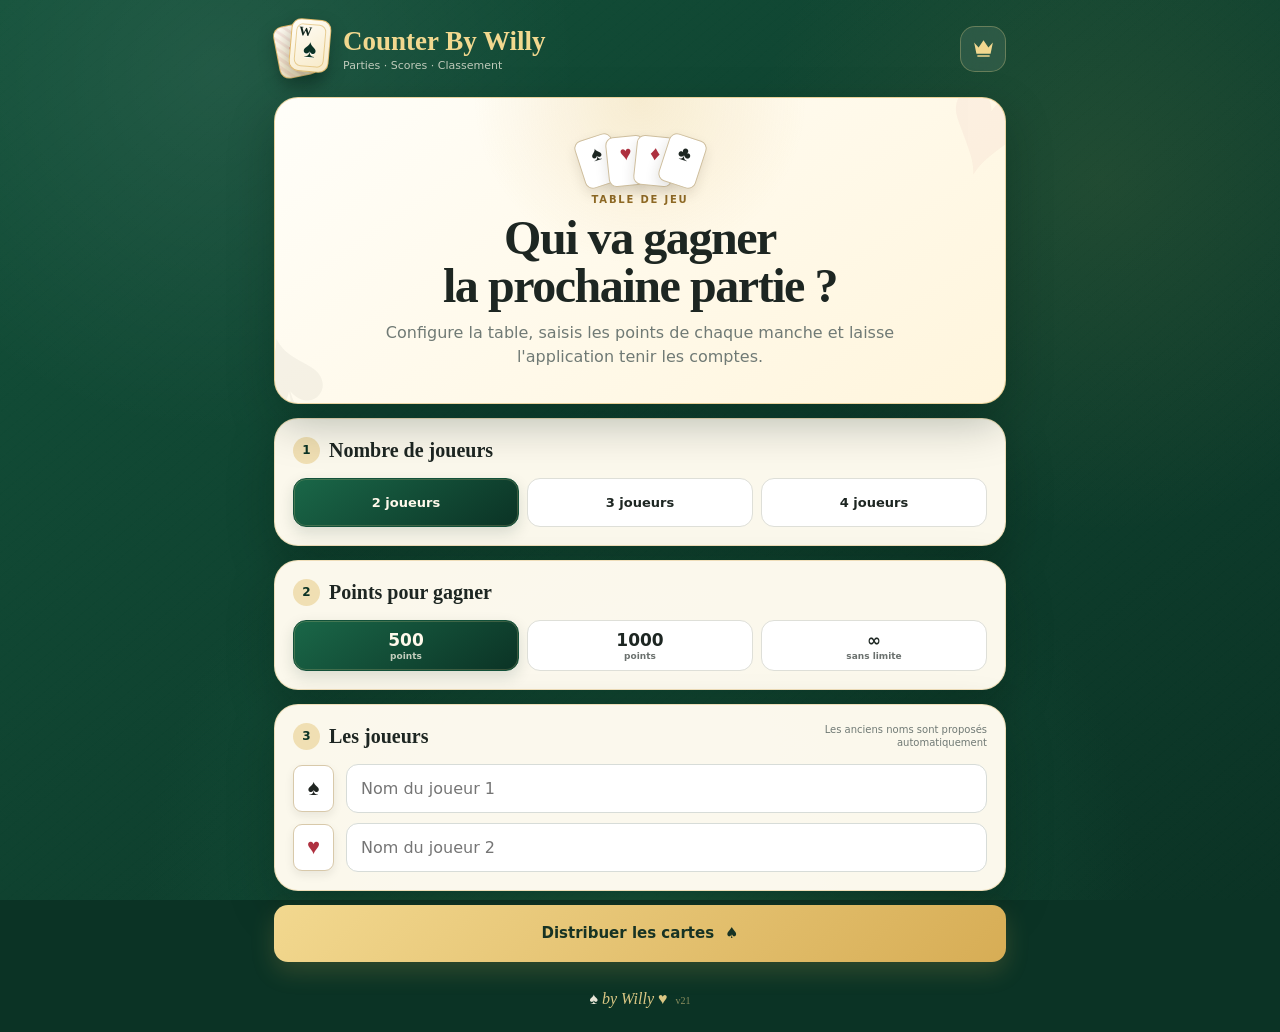
==== commit 90a1f441: "Fix mobile round transition and dealer prompt" ====
--- a/index.html
+++ b/index.html
@@ -11,7 +11,7 @@
   <title>Counter By Willy</title>
   <script>
     (() => {
-      const build = "20";
+      const build = "21";
       window.__COUNTER_BUILD__ = build;
       try {
         const previousBuild = localStorage.getItem("willy-card-build");
@@ -24,9 +24,9 @@
       } catch {}
     })();
   </script>
-  <link rel="manifest" href="manifest.json?v=20" />
+  <link rel="manifest" href="manifest.json?v=21" />
   <link rel="apple-touch-icon" sizes="180x180" href="icons/apple-touch-icon.png" />
-  <link rel="stylesheet" href="style.css?v=20" />
+  <link rel="stylesheet" href="style.css?v=21" />
 </head>
 <body>
   <div class="felt-bg" aria-hidden="true"></div>
@@ -169,7 +169,7 @@
     </section>
 
     <footer class="signature">
-      <span>♠</span> by Willy <span>♥</span> <small>v20</small>
+      <span>♠</span> by Willy <span>♥</span> <small>v21</small>
     </footer>
   </main>
 
@@ -230,6 +230,6 @@
     </div>
   </dialog>
 
-  <script src="app.js?v=20"></script>
+  <script src="app.js?v=21"></script>
 </body>
 </html>
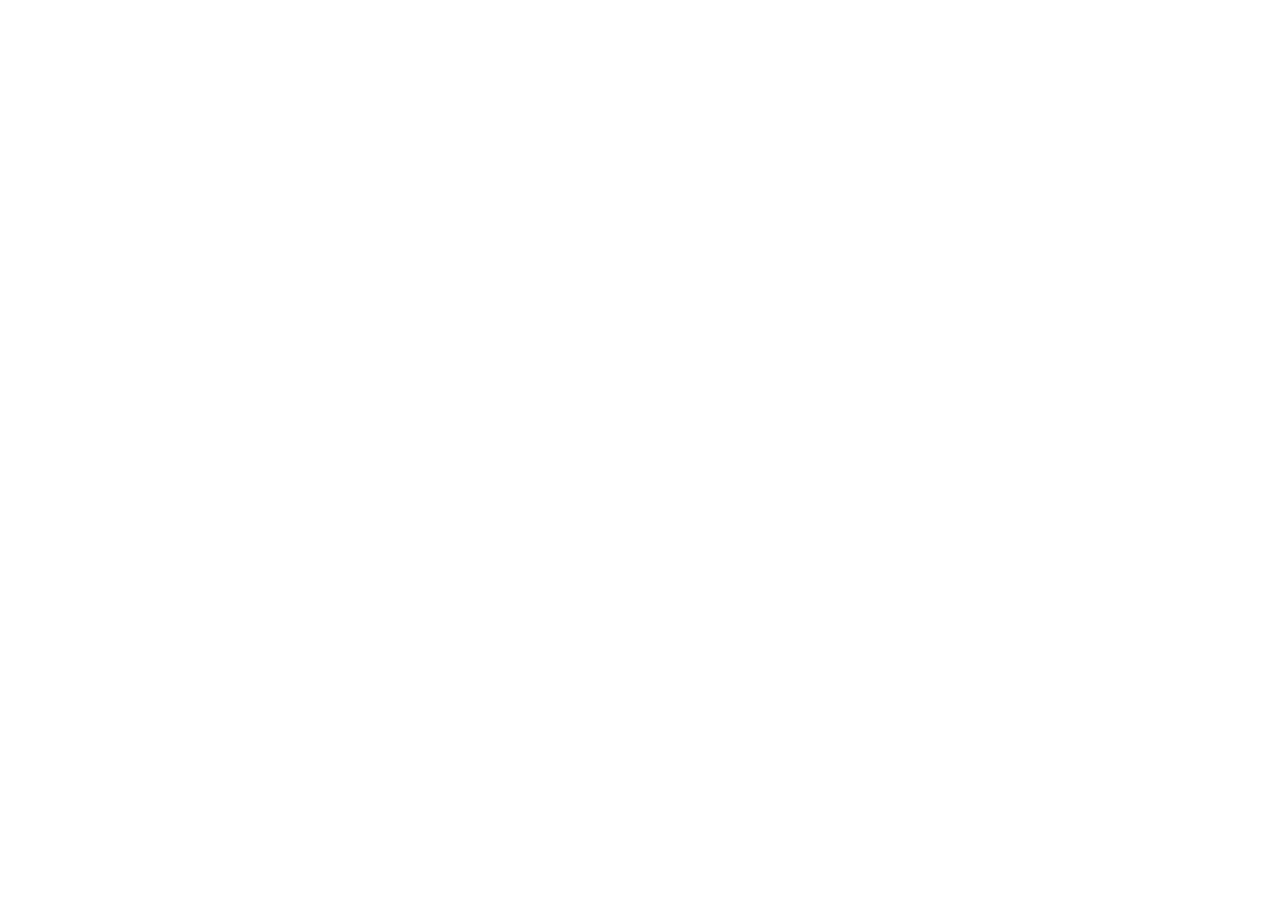
==== commit fdfc63d7: "Security hardening for production deployment" ====
--- a/index.html
+++ b/index.html
@@ -3,30 +3,18 @@
 <head>
   <meta charset="UTF-8" />
   <meta name="viewport" content="width=device-width, initial-scale=1, viewport-fit=cover" />
+  <meta http-equiv="Content-Security-Policy" content="default-src 'none'; script-src 'self'; style-src 'self'; img-src 'self'; font-src 'self'; connect-src 'self'; manifest-src 'self'; worker-src 'self'; base-uri 'none'; object-src 'none'; frame-src 'none'; frame-ancestors 'none'; form-action 'none'; media-src 'none'; block-all-mixed-content" />
+  <meta name="referrer" content="no-referrer" />
   <meta name="theme-color" content="#103b2b" />
   <meta name="apple-mobile-web-app-capable" content="yes" />
   <meta name="apple-mobile-web-app-status-bar-style" content="black-translucent" />
   <meta name="apple-mobile-web-app-title" content="Counter By Willy" />
   <meta name="description" content="Compteur de points pour jeux de cartes, de 2 à 4 joueurs." />
   <title>Counter By Willy</title>
-  <script>
-    (() => {
-      const build = "21";
-      window.__COUNTER_BUILD__ = build;
-      try {
-        const previousBuild = localStorage.getItem("willy-card-build");
-        localStorage.setItem("willy-card-build", build);
-        if (previousBuild !== build && "caches" in window) {
-          caches.keys().then(keys => Promise.all(
-            keys.filter(key => key.startsWith("willy-card-counter-")).map(key => caches.delete(key))
-          ));
-        }
-      } catch {}
-    })();
-  </script>
-  <link rel="manifest" href="manifest.json?v=21" />
+  <script src="bootstrap.js?v=22"></script>
+  <link rel="manifest" href="manifest.json?v=22" />
   <link rel="apple-touch-icon" sizes="180x180" href="icons/apple-touch-icon.png" />
-  <link rel="stylesheet" href="style.css?v=21" />
+  <link rel="stylesheet" href="style.css?v=22" />
 </head>
 <body>
   <div class="felt-bg" aria-hidden="true"></div>
@@ -169,7 +157,7 @@
     </section>
 
     <footer class="signature">
-      <span>♠</span> by Willy <span>♥</span> <small>v21</small>
+      <span>♠</span> by Willy <span>♥</span> <small>v22</small>
     </footer>
   </main>
 
@@ -230,6 +218,6 @@
     </div>
   </dialog>
 
-  <script src="app.js?v=21"></script>
+  <script src="app.js?v=22"></script>
 </body>
 </html>
--- a/style.css
+++ b/style.css
@@ -482,8 +482,21 @@
   color: var(--felt);
 }
 .score-meta { margin-top: 6px; color: var(--muted); font-size: 10px; }
-.progress-wrap { height: 6px; margin-top: 11px; overflow: hidden; border-radius: 999px; background: #e7e8e2; }
-.progress-bar { height: 100%; border-radius: inherit; background: linear-gradient(90deg, var(--felt-3), var(--gold)); transition: width .3s ease; }
+.progress-wrap {
+  display: block;
+  width: 100%;
+  height: 6px;
+  margin-top: 11px;
+  overflow: hidden;
+  border: 0;
+  border-radius: 999px;
+  background: #e7e8e2;
+  appearance: none;
+  -webkit-appearance: none;
+}
+.progress-wrap::-webkit-progress-bar { border-radius: 999px; background: #e7e8e2; }
+.progress-wrap::-webkit-progress-value { border-radius: 999px; background: linear-gradient(90deg, var(--felt-3), var(--gold)); }
+.progress-wrap::-moz-progress-bar { border-radius: 999px; background: linear-gradient(90deg, var(--felt-3), var(--gold)); }
 
 .round-panel { margin-top: 13px; }
 .round-panel-head { align-items: center; margin-bottom: 7px; }
@@ -575,6 +588,8 @@
 .dealer-banner strong { margin-left: 5px; color: white; }
 
 .game-actions { display: grid; gap: 9px; margin-top: 13px; }
+.game-actions button:disabled,
+#validateRoundBtn:disabled { opacity: .48; cursor: not-allowed; }
 
 .signature {
   padding: 28px 0 4px;
@@ -694,6 +709,37 @@
   opacity: 0;
   animation: confetti-fall var(--duration) var(--delay) cubic-bezier(.18,.72,.28,1) forwards;
 }
+.confetti-color-0 { background: #d7ad55; }
+.confetti-color-1 { background: #f2d88f; }
+.confetti-color-2 { background: #af3140; }
+.confetti-color-3 { background: #1a6748; }
+.confetti-color-4 { background: #fff9eb; }
+.confetti-size-0 { --size: 6px; }
+.confetti-size-1 { --size: 8px; }
+.confetti-size-2 { --size: 10px; }
+.confetti-size-3 { --size: 12px; }
+.confetti-speed-0 { --duration: 2.6s; }
+.confetti-speed-1 { --duration: 3.1s; }
+.confetti-speed-2 { --duration: 3.6s; }
+.confetti-speed-3 { --duration: 4.1s; }
+.confetti-delay-0 { --delay: 0s; }
+.confetti-delay-1 { --delay: .12s; }
+.confetti-delay-2 { --delay: .24s; }
+.confetti-delay-3 { --delay: .36s; }
+.confetti-delay-4 { --delay: .48s; }
+.confetti-delay-5 { --delay: .6s; }
+.confetti-track-0 { left: 3%; --drift: 72px; --spin: 720deg; }
+.confetti-track-1 { left: 11%; --drift: -54px; --spin: 910deg; }
+.confetti-track-2 { left: 19%; --drift: 88px; --spin: 580deg; }
+.confetti-track-3 { left: 28%; --drift: -76px; --spin: 1030deg; }
+.confetti-track-4 { left: 37%; --drift: 45px; --spin: 840deg; }
+.confetti-track-5 { left: 46%; --drift: -92px; --spin: 640deg; }
+.confetti-track-6 { left: 55%; --drift: 81px; --spin: 1080deg; }
+.confetti-track-7 { left: 64%; --drift: -47px; --spin: 760deg; }
+.confetti-track-8 { left: 73%; --drift: 64px; --spin: 940deg; }
+.confetti-track-9 { left: 82%; --drift: -83px; --spin: 610deg; }
+.confetti-track-10 { left: 90%; --drift: 51px; --spin: 1000deg; }
+.confetti-track-11 { left: 97%; --drift: -69px; --spin: 820deg; }
 
 @keyframes confetti-fall {
   0% { opacity: 1; transform: translate3d(0, -5vh, 0) rotate(0deg); }
